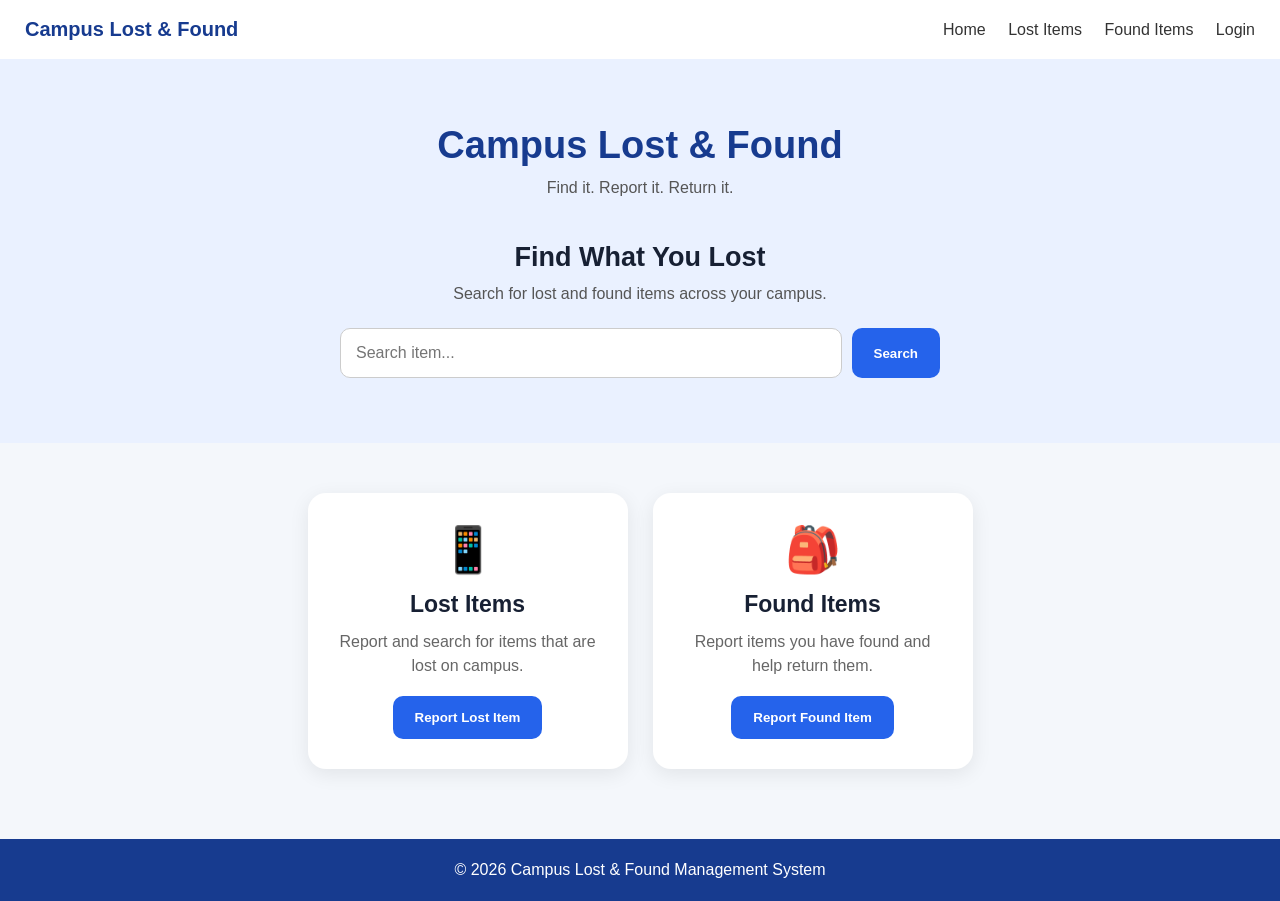
==== index.html @ ddb21296 "Rename Index.html to index.html" ====
<!DOCTYPE html>
<html lang="en">
<head>
    <meta charset="UTF-8">
    <meta name="viewport" content="width=device-width, initial-scale=1.0">
    <title>Campus Lost & Found</title>
    <link rel="stylesheet" href="style.css">
</head>

<body>

<nav>
    <div class="logo">Campus Lost & Found</div>

    <div class="nav-links">
        <a href="#">Home</a>
        <a href="#">Lost Items</a>
        <a href="#">Found Items</a>
        <a href="#">Login</a>
    </div>
</nav>

<section class="hero">
    <h1>Campus Lost & Found</h1>
    <p>Find it. Report it. Return it.</p>

    <h2>Find What You Lost</h2>
    <p>Search for lost and found items across your campus.</p>

    <div class="search-box">
        <input type="text" placeholder="Search item...">
        <button>Search</button>
    </div>
</section>

<section class="items">

    <div class="item-card">
        <div class="item-icon">📱</div>
        <h3>Lost Items</h3>
        <p>Report and search for items that are lost on campus.</p>
        <button>Report Lost Item</button>
    </div>

    <div class="item-card">
        <div class="item-icon">🎒</div>
        <h3>Found Items</h3>
        <p>Report items you have found and help return them.</p>
        <button>Report Found Item</button>
    </div>

</section>

<footer>
    <p>© 2026 Campus Lost & Found Management System</p>
</footer>

</body>
</html>
---- style.css ----
* {
    margin: 0;
    padding: 0;
    box-sizing: border-box;
    font-family: Arial, sans-serif;
}

body {
    background: #f4f7fb;
    color: #172033;
}

/* NAVBAR */
nav {
    background: white;
    padding: 18px 25px;
    display: flex;
    justify-content: space-between;
    align-items: center;
    box-shadow: 0 2px 12px rgba(0,0,0,0.08);
}

.logo {
    font-size: 20px;
    font-weight: bold;
    color: #173b8f;
}

.nav-links a {
    text-decoration: none;
    color: #333;
    margin-left: 18px;
    font-weight: 500;
}

/* HERO */
.hero {
    text-align: center;
    padding: 65px 20px;
    background: #eaf1ff;
}

.hero h1 {
    color: #173b8f;
    font-size: 38px;
    margin-bottom: 10px;
}

.hero h2 {
    margin-top: 45px;
    font-size: 27px;
}

.hero p {
    color: #555;
    margin: 12px 0;
}

/* SEARCH */
.search-box {
    display: flex;
    max-width: 600px;
    margin: 25px auto 0;
    gap: 10px;
}

.search-box input {
    flex: 1;
    padding: 15px;
    border: 1px solid #ccc;
    border-radius: 10px;
    font-size: 16px;
    outline: none;
}

button {
    border: none;
    padding: 14px 22px;
    border-radius: 10px;
    background: #2563eb;
    color: white;
    font-weight: bold;
    cursor: pointer;
}

/* CARDS */
.items {
    display: flex;
    justify-content: center;
    gap: 25px;
    padding: 50px 20px;
    flex-wrap: wrap;
}

.item-card {
    background: white;
    width: 320px;
    padding: 30px;
    text-align: center;
    border-radius: 18px;
    box-shadow: 0 5px 20px rgba(0,0,0,0.08);
}

.item-icon {
    font-size: 45px;
    margin-bottom: 15px;
}

.item-card h3 {
    font-size: 23px;
    margin-bottom: 12px;
}

.item-card p {
    color: #666;
    line-height: 1.5;
    margin-bottom: 18px;
}

/* FOOTER */
footer {
    background: #173b8f;
    color: white;
    text-align: center;
    padding: 22px;
    margin-top: 20px;
}

/* MOBILE */
@media (max-width: 600px) {

    nav {
        flex-direction: column;
        gap: 15px;
    }

    .nav-links a {
        margin: 0 6px;
        font-size: 13px;
    }

    .hero h1 {
        font-size: 30px;
    }

    .search-box {
        flex-direction: column;
    }

    .search-box button {
        width: 100%;
    }

    .item-card {
        width: 100%;
    }
}
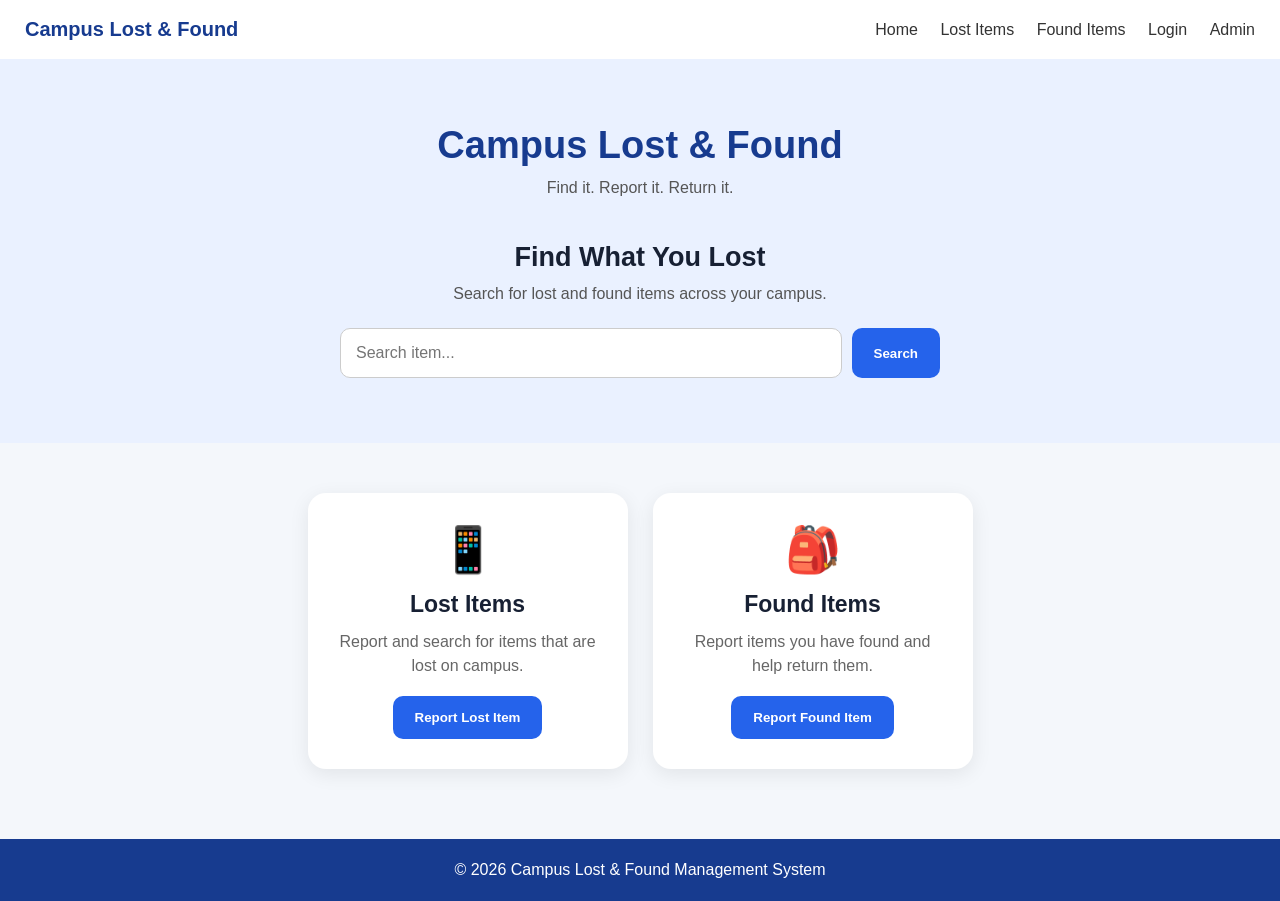
==== commit 213d4542: "Update index.html" ====
--- a/index.html
+++ b/index.html
@@ -14,9 +14,10 @@
 
     <div class="nav-links">
         <a href="#">Home</a>
-        <a href="#">Lost Items</a>
-        <a href="#">Found Items</a>
-        <a href="#">Login</a>
+        <a href="items.html">Lost Items</a>
+        <a href="items.html">Found Items</a>
+        <a href="login.html">Login</a>
+        <a href="admin.html">Admin</a>
     </div>
 </nav>
 
@@ -39,14 +40,14 @@
         <div class="item-icon">📱</div>
         <h3>Lost Items</h3>
         <p>Report and search for items that are lost on campus.</p>
-        <button>Report Lost Item</button>
+    <a href="lost.html"><button>Report Lost Item</button></a>
     </div>
 
     <div class="item-card">
         <div class="item-icon">🎒</div>
         <h3>Found Items</h3>
         <p>Report items you have found and help return them.</p>
-        <button>Report Found Item</button>
+        <a href="found.html"><button>Report Found Item</button></a>
     </div>
 
 </section>
